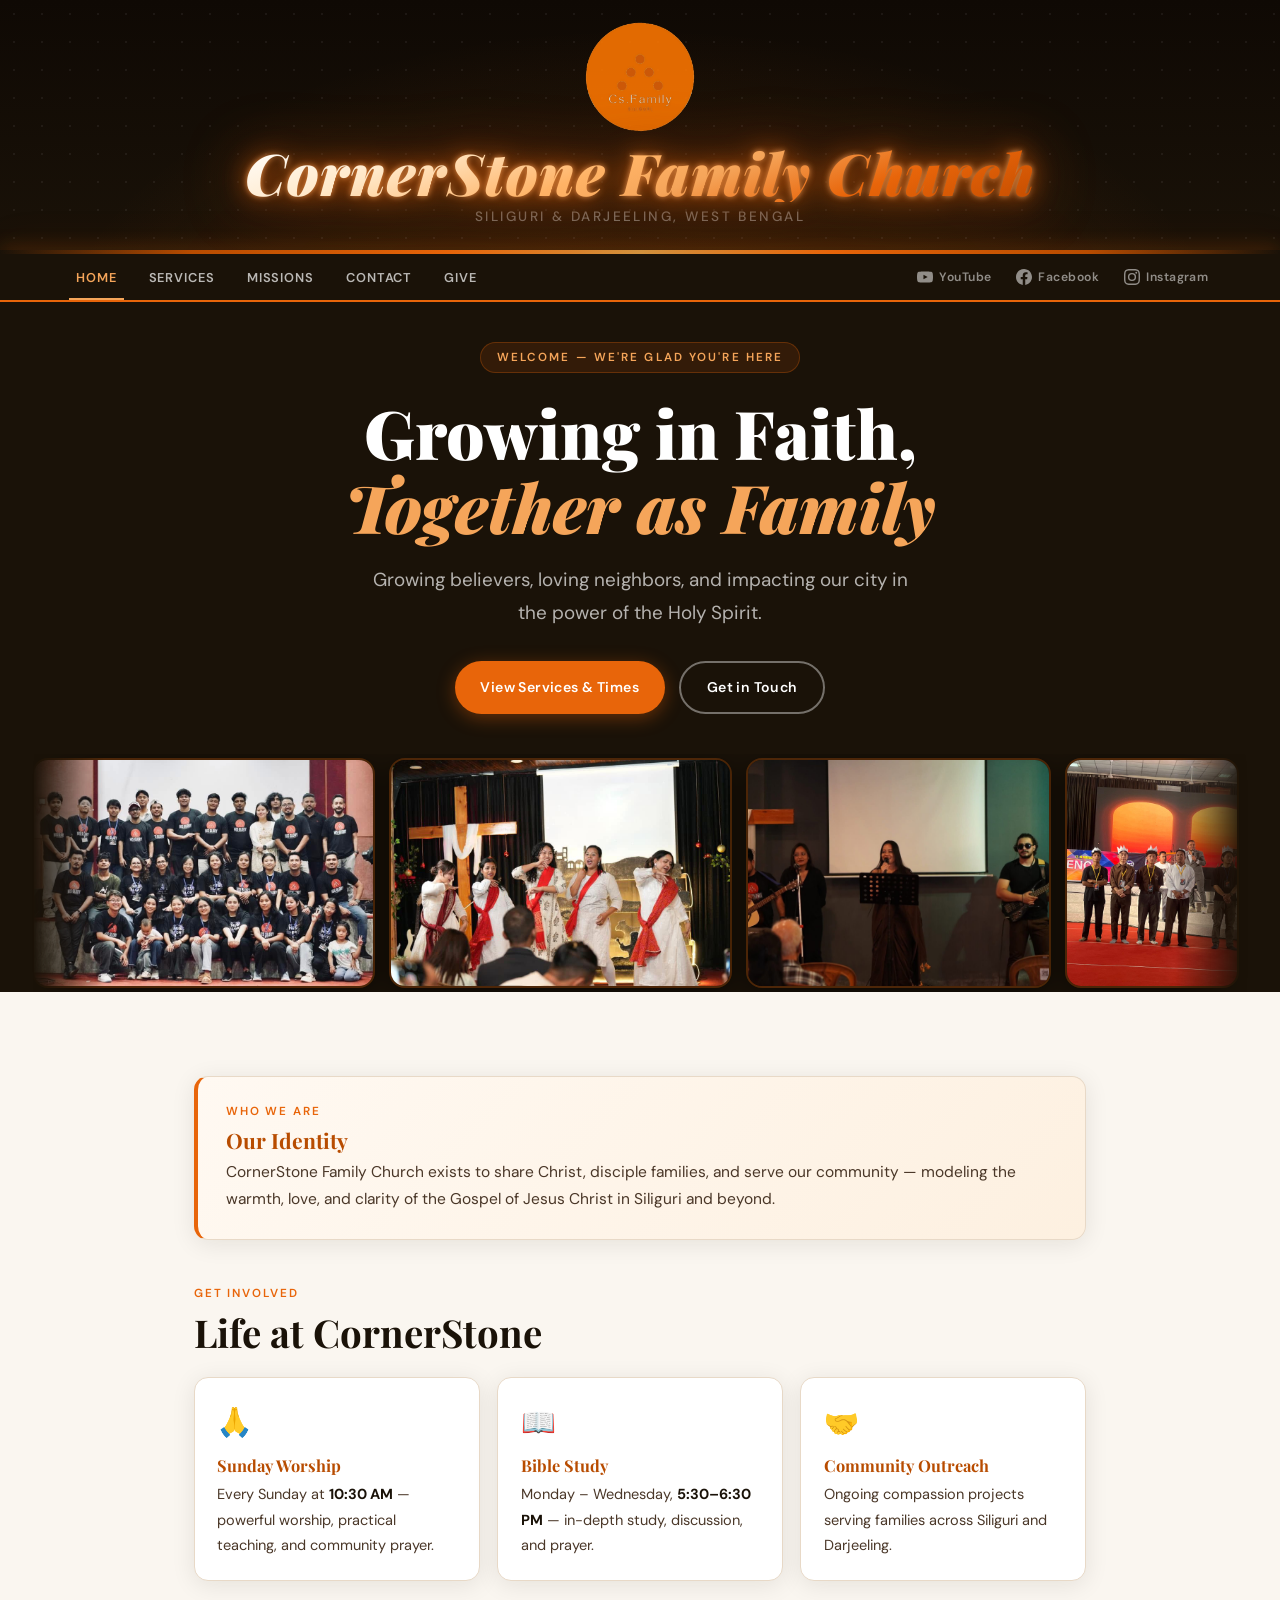
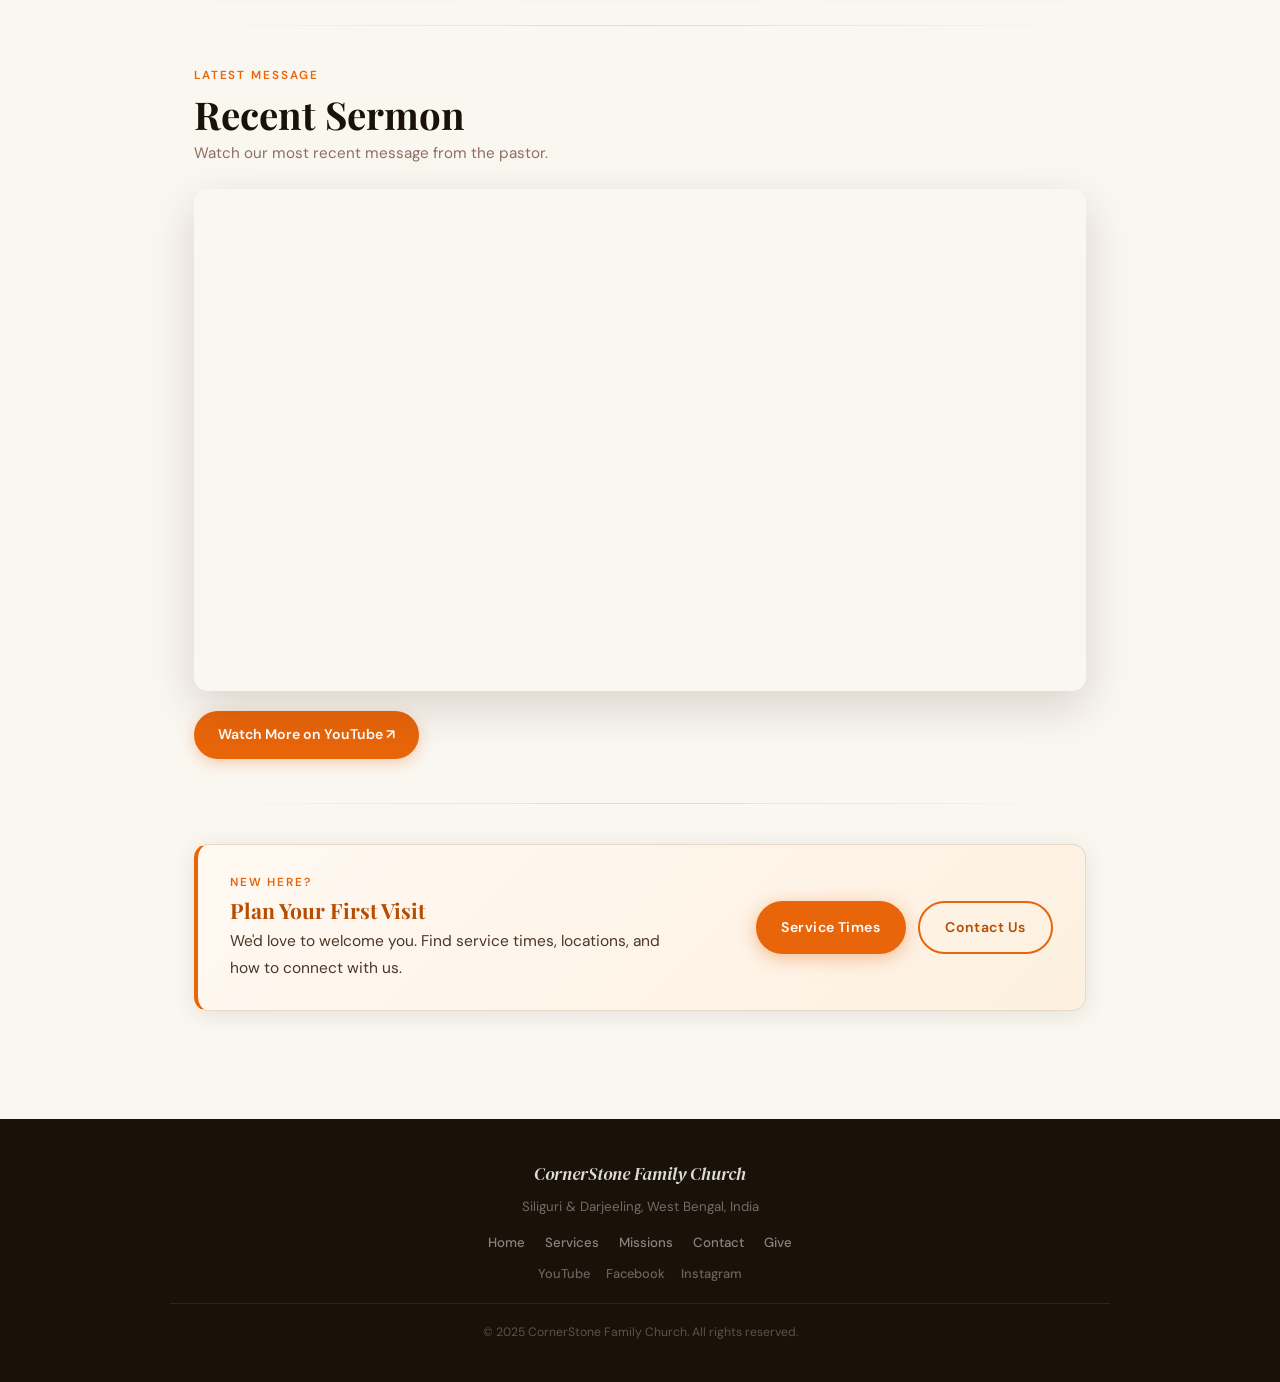
==== index.html @ 51e9d74f "Add files via upload" ====
<!DOCTYPE html>
<html lang="en">
<head>
  <meta charset="UTF-8">
  <meta name="viewport" content="width=device-width, initial-scale=1.0">
  <title>CornerStone Family Church </title>
  <link rel="stylesheet" href="styles.css">
</head>
<body>

  <header class="site-header">
    <div class="header-inner">
      <img src="corner_stone_church_logo.png" alt="CornerStone Family Logo" class="brand-logo">
      <div class="brand-center">
        <span class="brand-name">CornerStone Family Church</span>
        <span class="brand-tagline">Siliguri &amp; Darjeeling, West Bengal</span>
      </div>
    </div>
  </header>

  <section class="hero hero-split">
    <div class="hero-bg"></div>
    <div class="hero-pattern"></div>

    <!-- LEFT: Welcome text -->
    <div class="hero-text">
      <span class="hero-eyebrow">Welcome — We're glad you're here</span>
      <h2>Growing in Faith,<br><em>Together as Family</em></h2>
      <p>Growing believers, loving neighbors, and impacting our city in the power of the Holy Spirit.</p>
      <div class="hero-cta">
        <a href="services.html" class="btn-primary">View Services &amp; Times</a>
        <a href="contact.html" class="secondary btn-outline">Get in Touch</a>
      </div>
    </div>

    <!-- Film strip: two rows, opposite directions -->
    <div class="hero-strip" aria-hidden="true">
      <div class="strip-track">
        <img src="photos/photo-04.jpeg" alt=""><img src="photos/photo-17.jpeg" alt="">
        <img src="photos/photo-21.jpeg" alt=""><img src="photos/photo-26.jpeg" alt="">
        <img src="photos/photo-06.jpeg" alt=""><img src="photos/photo-19.jpeg" alt="">
        <img src="photos/photo-20.jpeg" alt=""><img src="photos/photo-24.jpeg" alt="">
        <img src="photos/photo-25.jpeg" alt="">
        <!-- duplicate for seamless loop -->
        <img src="photos/photo-04.jpeg" alt=""><img src="photos/photo-17.jpeg" alt="">
        <img src="photos/photo-21.jpeg" alt=""><img src="photos/photo-26.jpeg" alt="">
        <img src="photos/photo-06.jpeg" alt=""><img src="photos/photo-19.jpeg" alt="">
        <img src="photos/photo-20.jpeg" alt=""><img src="photos/photo-24.jpeg" alt="">
        <img src="photos/photo-25.jpeg" alt="">
      </div>
    </div>
  </section>

  <main>

    <section class="intro-banner fade-up" id="about">
      <span class="section-label">Who We Are</span>
      <h3>Our Identity</h3>
      <p>CornerStone Family Church exists to share Christ, disciple families, and serve our community — modeling the warmth, love, and clarity of the Gospel of Jesus Christ in Siliguri and beyond.</p>
    </section>

    <section class="fade-up">
      <div class="section-heading">
        <span class="section-label">Get Involved</span>
        <h2>Life at CornerStone</h2>
      </div>
      <div class="section-cards" data-stagger>
        <article class="section-card fade-up">
          <span class="card-icon">🙏</span>
          <h3>Sunday Worship</h3>
          <p>Every Sunday at <strong>10:30 AM</strong> — powerful worship, practical teaching, and community prayer.</p>
        </article>
        <article class="section-card fade-up">
          <span class="card-icon">📖</span>
          <h3>Bible Study</h3>
          <p>Monday – Wednesday, <strong>5:30–6:30 PM</strong> — in-depth study, discussion, and prayer.</p>
        </article>
        <article class="section-card fade-up">
          <span class="card-icon">🤝</span>
          <h3>Community Outreach</h3>
          <p>Ongoing compassion projects serving families across Siliguri and Darjeeling.</p>
        </article>
      </div>
    </section>

    <div class="divider"></div>

    <section id="latest-sermon" class="fade-up">
      <div class="section-heading">
        <span class="section-label">Latest Message</span>
        <h2>Recent Sermon</h2>
        <p>Watch our most recent message from the pastor.</p>
      </div>
      <div class="video-container">
        <iframe src="https://www.youtube.com/embed/DhhahPqdODM" title="Latest Sermon"
          allow="accelerometer; autoplay; clipboard-write; encrypted-media; gyroscope; picture-in-picture; web-share"
          allowfullscreen></iframe>
      </div>
      <div class="section-action">
        <a href="https://www.youtube.com/@CORNERSTONEFAMILYSILIGURI" target="_blank" rel="noopener">Watch More on YouTube ↗</a>
      </div>
    </section>

    <div class="divider"></div>

    <section class="cta-banner fade-up">
      <div class="cta-banner-text">
        <span class="section-label">New Here?</span>
        <h3>Plan Your First Visit</h3>
        <p>We'd love to welcome you. Find service times, locations, and how to connect with us.</p>
      </div>
      <div class="cta-banner-actions">
        <a href="services.html" class="btn btn-primary">Service Times</a>
        <a href="contact.html" class="btn btn-ghost">Contact Us</a>
      </div>
    </section>

  </main>

  <footer>
    <div class="footer-inner">
      <div class="footer-brand">CornerStone Family Church</div>
      <p style="font-size:.83rem; margin:.35rem 0 0; color:rgba(255,255,255,.38);">Siliguri &amp; Darjeeling, West Bengal, India</p>
      <div class="footer-links">
        <a href="index.html">Home</a>
        <a href="services.html">Services</a>
        <a href="mission.html">Missions</a>
        <a href="contact.html">Contact</a>
        <a href="give.html">Give</a>
      </div>
      <div class="footer-social">
        <a href="https://www.youtube.com/@CORNERSTONEFAMILYSILIGURI" target="_blank" rel="noopener">YouTube</a>
        <a href="https://www.facebook.com/profile.php?id=61554645342227" target="_blank" rel="noopener">Facebook</a>
        <a href="https://www.instagram.com/cornerstone_family_siliguri/" target="_blank" rel="noopener">Instagram</a>
      </div>
      <div class="footer-bottom">&copy; 2025 CornerStone Family Church. All rights reserved.</div>
    </div>
  </footer>

  <script src="nav.js"></script>
</body>
</html>
---- styles.css ----
@import url('https://fonts.googleapis.com/css2?family=Playfair+Display:ital,wght@0,700;0,900;1,700&family=DM+Sans:wght@300;400;500;600&family=DM+Serif+Display:ital@0;1&display=swap');

*, *::before, *::after { box-sizing: border-box; margin: 0; padding: 0; }

:root {
  --brand:        #e8650a;
  --brand-dark:   #b84c00;
  --brand-light:  #fdf0e3;
  --brand-mid:    #f5a55a;
  --gold:         #d4933e;
  --ink:          #1a1208;
  --ink-soft:     #4a3728;
  --ink-faint:    #8c7060;
  --paper:        #faf6f0;
  --paper-warm:   #f5ede0;
  --white:        #ffffff;
  --card-border:  #e8d9c7;
  --radius:       14px;
  --radius-sm:    8px;
  --shadow:       0 4px 24px rgba(26,18,8,.09);
  --shadow-lg:    0 16px 48px rgba(26,18,8,.15);
  --transition:   0.25s cubic-bezier(0.4,0,0.2,1);
  /* nav height — used to offset anchors if needed */
  --nav-h:        46px;
}

html { scroll-behavior: smooth; font-size: 16px; -webkit-text-size-adjust: 100%; }

body {
  font-family: 'DM Sans', sans-serif;
  background: var(--paper);
  color: var(--ink);
  line-height: 1.65;
  overflow-x: hidden;
  -webkit-font-smoothing: antialiased;
}

::-webkit-scrollbar { width: 5px; }
::-webkit-scrollbar-track { background: var(--paper-warm); }
::-webkit-scrollbar-thumb { background: var(--brand-mid); border-radius: 99px; }

/* ── TYPOGRAPHY ── */
h1,h2,h3,h4 { font-family: 'Playfair Display', Georgia, serif; line-height: 1.18; color: var(--ink); }
h2 { font-size: clamp(1.45rem, 3.5vw, 2.4rem); font-weight: 700; }
h3 { font-size: clamp(1rem, 2vw, 1.32rem); font-weight: 700; }
p  { font-size: 0.97rem; color: var(--ink-soft); line-height: 1.75; }
a  { color: var(--brand); text-decoration: none; transition: color var(--transition); }
a:hover { color: var(--brand-dark); }
strong { color: var(--ink); }

/* ── HEADER ── */
.site-header {
  background:
    radial-gradient(ellipse at 50% 140%, rgba(232,101,10,.18) 0%, transparent 65%),
    linear-gradient(180deg, #0f0904 0%, #1a1208 100%);
  padding: 1.4rem 2rem 1.6rem;
  display: flex;
  align-items: center;
  justify-content: center;
  position: relative;
  overflow: hidden;
}

/* subtle dot-grid texture */
.site-header::before {
  content: '';
  position: absolute; inset: 0; pointer-events: none;
  background-image: radial-gradient(circle, rgba(255,255,255,.06) 1px, transparent 1px);
  background-size: 28px 28px;
}

/* bottom gradient bar — thicker, more dramatic */
.site-header::after {
  content: '';
  position: absolute;
  bottom: 0; left: 0; right: 0; height: 4px;
  background: linear-gradient(90deg,
    transparent 0%,
    var(--brand-dark) 15%,
    var(--brand) 35%,
    var(--gold) 50%,
    var(--brand) 65%,
    var(--brand-dark) 85%,
    transparent 100%);
  box-shadow: 0 0 18px rgba(232,101,10,.6), 0 0 40px rgba(232,101,10,.25);
}

/* centered inner wrapper */
.header-inner {
  display: flex;
  flex-direction: column;
  align-items: center;
  gap: 0.75rem;
  position: relative;
  z-index: 1;
}

.brand-logo {
  height: 110px; width: auto;
  border-radius: 0;
  border: none;
  object-fit: contain;
  opacity: 0.88;
  transition: transform var(--transition), opacity var(--transition);
}
.brand-logo:hover {
  transform: scale(1.04);
  opacity: 1;
}

.brand-center {
  display: flex;
  flex-direction: column;
  align-items: center;
  gap: 0.28rem;
}

/* ── THE TITLE ── */
.brand-name {
  font-family: 'Playfair Display', Georgia, serif;
  font-size: clamp(1.6rem, 5.5vw, 3.6rem);
  font-weight: 900;
  font-style: italic;
  letter-spacing: 0.02em;
  line-height: 1;
  text-align: center;
  background: linear-gradient(
    160deg,
    #ffffff   0%,
    #ffe8c8  22%,
    #ffb366  45%,
    #f5a55a  58%,
    #e8650a  78%,
    #c44d00  100%
  );
  -webkit-background-clip: text;
  -webkit-text-fill-color: transparent;
  background-clip: text;
  filter:
    drop-shadow(0 0 3px rgba(255,160,80,.9))
    drop-shadow(0 0 12px rgba(232,101,10,.7))
    drop-shadow(0 0 30px rgba(200,80,0,.45))
    drop-shadow(0 2px 2px rgba(0,0,0,.6));
  animation: titleGlow 3.5s ease-in-out infinite alternate;
}

@keyframes titleGlow {
  from {
    filter:
      drop-shadow(0 0 2px rgba(255,160,80,.8))
      drop-shadow(0 0 10px rgba(232,101,10,.6))
      drop-shadow(0 0 24px rgba(200,80,0,.35))
      drop-shadow(0 2px 2px rgba(0,0,0,.6));
  }
  to {
    filter:
      drop-shadow(0 0 5px rgba(255,180,100,1))
      drop-shadow(0 0 18px rgba(232,101,10,.85))
      drop-shadow(0 0 42px rgba(200,80,0,.55))
      drop-shadow(0 2px 2px rgba(0,0,0,.6));
  }
}

/* location tagline under the title */
.brand-tagline {
  font-family: 'DM Sans', sans-serif;
  font-size: clamp(0.7rem, 1.5vw, 0.85rem);
  font-weight: 500;
  letter-spacing: 0.18em;
  text-transform: uppercase;
  color: rgba(255,255,255,.38);
  display: block;
  text-align: center;
}

/* ── HEADER RESPONSIVE ── */
@media (max-width: 768px) {
  .site-header { padding: 1.1rem 1rem 1.3rem; }
  .brand-logo { height: 54px; border-radius: 10px; }
  .brand-name { font-size: clamp(1.25rem, 6vw, 2rem); }
}
@media (max-width: 380px) {
  .brand-name { font-size: clamp(1.1rem, 7vw, 1.5rem); letter-spacing: 0.01em; }
  .brand-tagline { font-size: 0.65rem; letter-spacing: 0.12em; }
}

/* ── NAV ── */
.site-nav {
  position: sticky; top: 0; z-index: 1000;
  background: var(--ink);
  border-bottom: 2px solid var(--brand);
}
/* inner wrapper: links left/center, socials right */
.nav-inner {
  display: flex;
  align-items: stretch;
  justify-content: space-between;
  max-width: 1200px;
  margin: 0 auto;
  padding: 0 1.25rem;
  position: relative;
}
.nav-links {
  list-style: none;
  display: flex;
  flex-wrap: nowrap;
  align-items: stretch;
  gap: 0;
  margin: 0; padding: 0;
}
.nav-links li a {
  display: flex; align-items: center;
  padding: 0 1rem;
  height: var(--nav-h);
  color: rgba(255,255,255,.7);
  font-weight: 600;
  font-size: 0.8rem;
  letter-spacing: 0.07em;
  text-transform: uppercase;
  transition: color var(--transition);
  position: relative;
  white-space: nowrap;
}
.nav-links li a::after {
  content: '';
  position: absolute;
  bottom: 0; left: 50%; right: 50%; height: 2px;
  background: var(--brand);
  transition: left var(--transition), right var(--transition);
}
.nav-links li a:hover { color: var(--white); }
.nav-links li a:hover::after,
.nav-links li a.active::after { left: 12%; right: 12%; }
.nav-links li a.active { color: var(--brand-mid); }
.nav-links li a.active::after { background: var(--brand-mid); }

/* Social icons in nav */
.nav-socials {
  display: flex; align-items: center; gap: 0.1rem;
  flex-shrink: 0;
}
.nav-social-link {
  display: flex; align-items: center; gap: 0.38rem;
  padding: 0 0.72rem;
  height: var(--nav-h);
  color: rgba(255,255,255,.52);
  font-size: 0.76rem; font-weight: 600;
  letter-spacing: 0.04em;
  transition: color var(--transition), background var(--transition);
  white-space: nowrap;
}
.nav-social-link svg { flex-shrink: 0; }
.nav-social-link:hover { color: var(--brand-mid); background: rgba(255,255,255,.05); }
.nav-social-label { /* shown on wider screens */ }

/* Hamburger */
.nav-toggle {
  display: none;
  background: none; border: none; cursor: pointer;
  padding: 0.75rem 0.5rem;
  align-items: center; justify-content: center;
  flex-direction: column; gap: 5px;
  flex-shrink: 0;
}
.nav-toggle span {
  display: block; width: 22px; height: 2px;
  background: var(--white);
  transition: transform .3s, opacity .3s;
}

/* ── HERO ── */
.hero {
  position: relative;
  min-height: 56vh;
  display: flex; flex-direction: column;
  align-items: center; justify-content: center;
  text-align: center;
  padding: 3rem 1.5rem 3rem;
  overflow: hidden;
  background: var(--ink);
}
.hero-bg {
  position: absolute; inset: 0;
  background:
    radial-gradient(ellipse at 28% 62%, rgba(232,101,10,.32) 0%, transparent 60%),
    radial-gradient(ellipse at 78% 22%, rgba(212,147,62,.22) 0%, transparent 55%),
    linear-gradient(160deg, #2a1a0a 0%, #1a1208 55%, #0e0804 100%);
}
.hero-pattern {
  position: absolute; inset: 0; opacity: .06;
  background-image: radial-gradient(circle, rgba(255,255,255,.7) 1px, transparent 1px);
  background-size: 34px 34px;
}
.hero > * { position: relative; z-index: 1; }

.hero-eyebrow {
  display: inline-block;
  font-size: 0.73rem; font-weight: 600;
  letter-spacing: 0.18em; text-transform: uppercase;
  color: var(--brand-mid);
  background: rgba(232,101,10,.12);
  border: 1px solid rgba(232,101,10,.28);
  padding: 0.3rem 1rem; border-radius: 99px;
  margin-bottom: 1.4rem;
  animation: fadeUp 0.7s ease both;
}
.hero h2 {
  font-size: clamp(1.9rem, 6vw, 4.2rem);
  font-weight: 900; color: var(--white);
  max-width: 780px; margin: 0 auto; line-height: 1.1;
  animation: fadeUp 0.8s 0.1s ease both;
}
.hero h2 em { font-style: italic; color: var(--brand-mid); }
.hero p {
  font-size: clamp(0.95rem, 2vw, 1.18rem);
  color: rgba(255,255,255,.68);
  max-width: 560px; margin: 1.2rem auto 0;
  animation: fadeUp 0.8s 0.2s ease both;
}
.hero-cta {
  display: flex; gap: 0.9rem; flex-wrap: wrap;
  justify-content: center; margin-top: 2rem;
  animation: fadeUp 0.8s 0.3s ease both;
}
.hero-sub { min-height: 30vh; padding: 2.5rem 1.5rem; }

/* ── BUTTONS ── */
.btn {
  display: inline-flex; align-items: center; justify-content: center;
  font-family: 'DM Sans', sans-serif;
  font-weight: 600; font-size: 0.88rem;
  letter-spacing: 0.03em;
  padding: 0.8rem 1.6rem;
  border-radius: 99px; cursor: pointer;
  transition: transform var(--transition), box-shadow var(--transition), background var(--transition), color var(--transition);
  text-decoration: none; border: none;
  touch-action: manipulation;
  -webkit-tap-highlight-color: transparent;
}
.btn:hover { text-decoration: none; transform: translateY(-2px); }

.btn-primary, .hero-cta a:not(.btn-outline) {
  display: inline-flex; align-items: center; justify-content: center;
  font-family: 'DM Sans', sans-serif;
  font-weight: 600; font-size: 0.88rem; letter-spacing: 0.03em;
  padding: 0.8rem 1.6rem; border-radius: 99px; cursor: pointer;
  background: var(--brand); color: var(--white);
  box-shadow: 0 4px 18px rgba(232,101,10,.38);
  transition: transform var(--transition), box-shadow var(--transition), background var(--transition);
  text-decoration: none; border: none;
  touch-action: manipulation; -webkit-tap-highlight-color: transparent;
}
.btn-primary:hover, .hero-cta a:not(.btn-outline):hover {
  background: var(--brand-dark); transform: translateY(-2px);
  box-shadow: 0 8px 24px rgba(232,101,10,.42); color: var(--white);
}

.btn-outline, .hero-cta a.secondary {
  display: inline-flex; align-items: center; justify-content: center;
  font-family: 'DM Sans', sans-serif;
  font-weight: 600; font-size: 0.88rem; letter-spacing: 0.03em;
  padding: 0.8rem 1.6rem; border-radius: 99px; cursor: pointer;
  background: transparent; color: var(--white);
  border: 2px solid rgba(255,255,255,.4);
  transition: transform var(--transition), background var(--transition), border-color var(--transition);
  text-decoration: none;
  touch-action: manipulation; -webkit-tap-highlight-color: transparent;
}
.btn-outline:hover, .hero-cta a.secondary:hover {
  background: rgba(255,255,255,.1); border-color: rgba(255,255,255,.75);
  transform: translateY(-2px); color: var(--white);
}

.btn-ghost {
  background: transparent; color: var(--brand-dark);
  border: 2px solid var(--brand);
}
.btn-ghost:hover { background: var(--brand-light); }

/* ── LAYOUT ── */
main { max-width: 940px; margin: 0 auto; padding: 2.5rem 1.5rem 4rem; }
section { margin-bottom: 2.75rem; }

/* ── BANNERS ── */
.intro-banner {
  background: linear-gradient(135deg, #fff9f2, #fdf0e0);
  border: 1px solid var(--card-border);
  border-left: 4px solid var(--brand);
  padding: 1.6rem 1.75rem;
  border-radius: var(--radius);
  box-shadow: var(--shadow);
}
.intro-banner h3 { color: var(--brand-dark); margin-bottom: 0.4rem; }

.cta-banner {
  display: flex; align-items: center; justify-content: space-between;
  gap: 1.5rem; flex-wrap: wrap;
  background: linear-gradient(135deg, #fff9f2, #fdf0e0);
  border: 1px solid var(--card-border);
  border-left: 4px solid var(--brand);
  padding: 1.75rem 2rem;
  border-radius: var(--radius);
  box-shadow: var(--shadow);
}
.cta-banner-text h3 { color: var(--brand-dark); margin-bottom: 0.3rem; }
.cta-banner-text p { max-width: 440px; }
.cta-banner-actions { display: flex; gap: 0.75rem; flex-wrap: wrap; flex-shrink: 0; }

/* ── LABELS / HEADINGS ── */
.section-label {
  font-size: 0.73rem; font-weight: 600;
  letter-spacing: 0.16em; text-transform: uppercase;
  color: var(--brand); display: block; margin-bottom: 0.4rem;
}
.section-heading { margin-bottom: 1.4rem; }
.section-heading h2 { margin-bottom: 0.2rem; }
.section-heading p { color: var(--ink-faint); font-size: 0.95rem; }

/* ── CARDS ── */
.section-cards {
  display: grid;
  grid-template-columns: repeat(auto-fit, minmax(210px, 1fr));
  gap: 1.1rem; margin-top: 1.1rem;
}
.section-card {
  background: var(--white);
  border: 1px solid var(--card-border);
  border-radius: var(--radius);
  padding: 1.35rem 1.4rem;
  box-shadow: var(--shadow);
  transition: transform var(--transition), box-shadow var(--transition);
}
.section-card:hover { transform: translateY(-4px); box-shadow: var(--shadow-lg); }
.section-card h3 { color: var(--brand-dark); margin-bottom: 0.45rem; font-size: 1.02rem; }
.section-card p { font-size: 0.91rem; }
.section-card .card-icon { font-size: 1.75rem; margin-bottom: 0.6rem; display: block; }
.section-card .card-action {
  display: inline-block; margin-top: 0.9rem;
  font-size: 0.83rem; font-weight: 600; color: var(--brand);
  border-bottom: 1px solid var(--brand-mid); padding-bottom: 1px;
  transition: color var(--transition);
}
.section-card .card-action:hover { color: var(--brand-dark); }

.section-action { margin-top: 1.25rem; }
.section-action a {
  display: inline-flex; align-items: center; justify-content: center;
  background: var(--brand); color: var(--white);
  font-family: 'DM Sans', sans-serif; font-weight: 600;
  font-size: 0.88rem; padding: 0.76rem 1.5rem;
  border-radius: 99px; text-decoration: none;
  box-shadow: 0 4px 14px rgba(232,101,10,.28);
  transition: background var(--transition), transform var(--transition), box-shadow var(--transition);
  touch-action: manipulation; -webkit-tap-highlight-color: transparent;
}
.section-action a:hover {
  background: var(--brand-dark); transform: translateY(-2px);
  box-shadow: 0 8px 22px rgba(232,101,10,.35);
}

/* ── DIVIDER ── */
.divider {
  height: 1px;
  background: linear-gradient(90deg, transparent, var(--card-border), transparent);
  margin: 0.25rem 0 2.5rem;
}

/* ── MISSION CARDS ── */
.mission-card {
  background: var(--white);
  border: 1px solid var(--card-border);
  border-left: 5px solid var(--brand);
  border-radius: var(--radius);
  padding: 1.7rem 1.75rem;
  margin-bottom: 1.1rem;
  box-shadow: var(--shadow);
  transition: transform var(--transition), box-shadow var(--transition);
}
.mission-card:hover { transform: translateY(-3px); box-shadow: var(--shadow-lg); }
.mission-card h2 { font-size: 1.28rem; color: var(--ink); margin-bottom: 0.3rem; }
.mission-date {
  font-size: 0.76rem; color: var(--brand); font-weight: 600;
  letter-spacing: 0.07em; text-transform: uppercase; margin-bottom: 0.6rem;
}
.mission-stats { display: flex; gap: 1rem; margin-top: 1rem; flex-wrap: wrap; }
.mission-stat {
  text-align: center;
  background: var(--brand-light);
  border-radius: var(--radius-sm);
  padding: 0.65rem 1.1rem; min-width: 85px;
}
.stat-num {
  display: block; font-size: 1.5rem;
  font-family: 'Playfair Display', serif; font-weight: 900;
  color: var(--brand-dark); line-height: 1;
}
.stat-label {
  display: block; font-size: 0.68rem; font-weight: 600;
  letter-spacing: 0.08em; text-transform: uppercase;
  color: var(--ink-faint); margin-top: 0.2rem;
}

/* ── LEADER GRID ── */
.leader-grid {
  display: grid;
  grid-template-columns: repeat(auto-fit, minmax(235px, 1fr));
  gap: 1.1rem; margin-top: 1.1rem;
}
.leader-card {
  background: var(--white);
  border: 1px solid var(--card-border);
  border-radius: var(--radius);
  padding: 1.35rem;
  box-shadow: var(--shadow);
  display: flex; align-items: center; gap: 1rem;
  transition: transform var(--transition), box-shadow var(--transition);
}
.leader-card:hover { transform: translateY(-3px); box-shadow: var(--shadow-lg); }
.leader-card img {
  width: 64px; height: 64px; border-radius: 50%;
  object-fit: cover; border: 3px solid var(--brand); flex-shrink: 0;
}
.leader-card-content h3 {
  font-size: 0.7rem; text-transform: uppercase;
  letter-spacing: 0.12em; color: var(--brand);
  margin-bottom: 0.12rem;
  font-family: 'DM Sans', sans-serif; font-weight: 700;
}
.leader-name {
  font-size: 0.98rem; color: var(--ink);
  font-family: 'Playfair Display', serif; font-weight: 700;
  display: block; margin-bottom: 0.32rem;
}
.leader-card-content p { font-size: 0.82rem; margin: 0.07rem 0; color: var(--ink-soft); }
.leader-card-content a { color: var(--brand); }

/* Avatar initials */
.leader-avatar {
  width: 64px; height: 64px; border-radius: 50%;
  background: linear-gradient(135deg, var(--brand), var(--brand-dark));
  color: var(--white);
  font-family: 'Playfair Display', serif; font-weight: 900; font-size: 1.1rem;
  display: flex; align-items: center; justify-content: center;
  flex-shrink: 0; border: 3px solid var(--brand);
}

/* ── VIDEO ── */
.video-container {
  position: relative; padding-bottom: 56.25%; height: 0;
  overflow: hidden; border-radius: var(--radius);
  box-shadow: var(--shadow-lg); margin: 1.1rem 0;
}
.video-container iframe {
  position: absolute; top: 0; left: 0; width: 100%; height: 100%; border: 0;
}

/* ── CONTACT FORM ── */
.contact-form {
  background: var(--white); border: 1px solid var(--card-border);
  border-radius: var(--radius); padding: 1.75rem; box-shadow: var(--shadow);
}
.form-row { display: grid; grid-template-columns: 1fr 1fr; gap: 1rem; }
.form-group { display: flex; flex-direction: column; gap: 0.32rem; margin-bottom: 0.85rem; }
.form-group label {
  font-size: 0.76rem; font-weight: 600;
  letter-spacing: 0.06em; text-transform: uppercase; color: var(--ink-soft);
}
.form-group input,
.form-group textarea {
  padding: 0.7rem 0.95rem;
  border: 1.5px solid var(--card-border);
  border-radius: var(--radius-sm);
  font-family: 'DM Sans', sans-serif; font-size: 1rem;
  color: var(--ink); background: var(--paper);
  transition: border-color var(--transition), box-shadow var(--transition);
  outline: none; width: 100%;
  /* Prevent iOS zoom on focus (font-size >= 16px) */
  font-size: max(1rem, 16px);
}
.form-group input:focus,
.form-group textarea:focus {
  border-color: var(--brand); box-shadow: 0 0 0 3px rgba(232,101,10,.1);
}
.form-group textarea { resize: vertical; min-height: 115px; }
.form-submit {
  width: 100%; padding: 0.9rem;
  background: var(--brand); color: var(--white);
  font-family: 'DM Sans', sans-serif; font-weight: 600; font-size: 0.97rem;
  border: none; border-radius: var(--radius-sm); cursor: pointer;
  transition: background var(--transition), transform var(--transition);
  touch-action: manipulation; -webkit-tap-highlight-color: transparent;
}
.form-submit:hover { background: var(--brand-dark); transform: translateY(-1px); }

/* ── INFO CARDS ── */
.info-grid {
  display: grid; grid-template-columns: repeat(auto-fit, minmax(200px, 1fr));
  gap: 1.1rem; margin-top: 1.1rem;
}
.info-card {
  background: var(--white); border: 1px solid var(--card-border);
  border-radius: var(--radius); padding: 1.35rem; box-shadow: var(--shadow);
}
.info-card .info-icon { font-size: 1.55rem; margin-bottom: 0.6rem; display: block; }
.info-card h3 {
  font-size: 0.7rem; text-transform: uppercase; letter-spacing: 0.12em;
  color: var(--brand); margin-bottom: 0.42rem;
  font-family: 'DM Sans', sans-serif; font-weight: 700;
}
.info-card p, .info-card a { font-size: 0.89rem; color: var(--ink-soft); line-height: 1.85; }
.info-card a:hover { color: var(--brand-dark); }

/* ── HOURS TABLE ── */
.hours-table { width: 100%; border-collapse: collapse; margin-top: 0.45rem; }
.hours-table tr:not(:last-child) td { border-bottom: 1px solid var(--card-border); }
.hours-table td { padding: 0.55rem 0.2rem; font-size: 0.85rem; }
.hours-table td:first-child { color: var(--ink-soft); font-weight: 500; }
.hours-table td:last-child { color: var(--brand-dark); font-weight: 600; text-align: right; }

/* ── SOCIAL LINKS (contact page) ── */
.social-links { display: flex; gap: 0.85rem; flex-wrap: wrap; margin-top: 1rem; }
.social-link {
  display: flex; align-items: center; gap: 0.5rem;
  background: var(--white); border: 1px solid var(--card-border);
  border-radius: 99px; padding: 0.56rem 1.15rem;
  font-weight: 600; font-size: 0.86rem; color: var(--ink);
  box-shadow: var(--shadow);
  transition: transform var(--transition), box-shadow var(--transition), background var(--transition);
  touch-action: manipulation;
}
.social-link:hover {
  transform: translateY(-2px); box-shadow: var(--shadow-lg);
  background: var(--brand-light); color: var(--brand-dark);
}

/* ── GIVE CARDS ── */
.give-grid {
  display: grid; grid-template-columns: repeat(auto-fit, minmax(215px, 1fr));
  gap: 1.1rem; margin-top: 1.1rem;
}
.give-card {
  background: var(--white); border: 1px solid var(--card-border);
  border-radius: var(--radius); padding: 1.7rem 1.4rem; text-align: center;
  box-shadow: var(--shadow);
  transition: transform var(--transition), box-shadow var(--transition);
}
.give-card:hover { transform: translateY(-4px); box-shadow: var(--shadow-lg); }
.give-card .give-icon { font-size: 2.1rem; margin-bottom: 0.85rem; display: block; }
.give-card h3 { color: var(--ink); margin-bottom: 0.42rem; font-size: 1.07rem; }
.give-card p { font-size: 0.89rem; color: var(--ink-soft); margin-bottom: 1.15rem; }
.give-card.give-highlight {
  background: linear-gradient(145deg, var(--brand), var(--brand-dark));
  border-color: transparent;
}
.give-card.give-highlight h3,
.give-card.give-highlight p { color: rgba(255,255,255,.92); }
.give-card.give-highlight .section-action a {
  background: var(--white); color: var(--brand-dark);
  box-shadow: 0 4px 14px rgba(0,0,0,.15);
}
.give-card.give-highlight .section-action a:hover { background: var(--brand-light); }

/* ── FOOTER ── */
footer {
  background: var(--ink); color: rgba(255,255,255,.45);
  padding: 2.5rem 1.5rem; text-align: center;
}
.footer-inner { max-width: 940px; margin: 0 auto; }
.footer-brand {
  font-family: 'DM Serif Display', serif;
  font-size: 1.12rem; font-style: italic;
  color: rgba(255,255,255,.85); margin-bottom: 0.3rem;
}
.footer-links {
  display: flex; gap: 1.25rem; justify-content: center;
  flex-wrap: wrap; margin: 0.9rem 0 0.55rem;
}
.footer-links a {
  color: rgba(255,255,255,.48); font-size: 0.83rem; font-weight: 500;
  transition: color var(--transition);
}
.footer-links a:hover { color: var(--brand-mid); }
.footer-social { display: flex; gap: 1rem; justify-content: center; margin-bottom: 0.4rem; }
.footer-social a {
  color: rgba(255,255,255,.35); font-size: 0.8rem; font-weight: 500;
  transition: color var(--transition);
}
.footer-social a:hover { color: var(--brand-mid); }
.footer-bottom {
  font-size: 0.76rem; margin-top: 1.2rem;
  border-top: 1px solid rgba(255,255,255,.08);
  padding-top: 1.1rem; color: rgba(255,255,255,.28);
}

/* ── ANIMATIONS ── */
@keyframes fadeUp {
  from { opacity: 0; transform: translateY(20px); }
  to   { opacity: 1; transform: translateY(0); }
}
.fade-up { opacity: 0; transform: translateY(22px); transition: opacity 0.55s ease, transform 0.55s ease; }
.fade-up.visible { opacity: 1; transform: translateY(0); }

/* ── RESPONSIVE: TABLET (≤ 900px) ── */
@media (max-width: 900px) {
  /* hide text labels on social icons to save space */
  .nav-social-link span { display: none; }
  .nav-social-link { padding: 0 0.6rem; }
}

/* ── RESPONSIVE: MOBILE (≤ 768px) ── */
@media (max-width: 768px) {
  :root { --nav-h: 44px; }

  /* Header */
  .site-header { padding: 0 1rem; min-height: 60px; }
  .brand-logo { height: 38px; }

  /* Nav: stack links vertically, show hamburger */
  .nav-inner { flex-wrap: wrap; padding: 0 0.75rem; }
  .nav-toggle { display: flex; order: 1; }
  .nav-socials { order: 2; margin-left: auto; }
  .nav-social-link span { display: none; }
  .nav-social-link { padding: 0 0.55rem; }

  .nav-links {
    display: none;
    flex-direction: column;
    width: 100%;
    order: 3;
    border-top: 1px solid rgba(255,255,255,.08);
    padding-bottom: 0.5rem;
  }
  .nav-links.open { display: flex; }
  .nav-links li a {
    height: auto;
    padding: 0.75rem 1rem;
    border-bottom: 1px solid rgba(255,255,255,.06);
    font-size: 0.85rem;
  }
  .nav-links li a::after { display: none; }

  /* Hero */
  .hero { min-height: 40vh; padding: 2.5rem 1.15rem 2.5rem; }
  .hero-sub { min-height: 24vh; padding: 2rem 1.15rem 2rem; }
  .hero-cta { flex-direction: column; align-items: stretch; }
  .hero-cta a { text-align: center; }

  /* Layout */
  main { padding: 1.75rem 1rem 3rem; }

  /* Cards: 1 column on very small screens is handled by minmax, but force it */
  .section-cards { grid-template-columns: 1fr 1fr; }

  /* Forms */
  .form-row { grid-template-columns: 1fr; }
  .contact-form { padding: 1.25rem; }

  /* CTA banner */
  .cta-banner { flex-direction: column; padding: 1.4rem 1.25rem; }
  .cta-banner-actions { width: 100%; }
  .cta-banner-actions .btn,
  .cta-banner-actions .btn-primary,
  .cta-banner-actions .btn-ghost { flex: 1; text-align: center; justify-content: center; }

  /* Mission */
  .mission-card { padding: 1.2rem 1.1rem; }

  /* Footer */
  .footer-links { gap: 0.9rem; }
}

/* ── RESPONSIVE: SMALL MOBILE (≤ 480px) ── */
@media (max-width: 480px) {
  .section-cards { grid-template-columns: 1fr; }
  .give-grid { grid-template-columns: 1fr; }
  .leader-grid { grid-template-columns: 1fr; }
  .info-grid { grid-template-columns: 1fr; }
  .mission-stats { gap: 0.55rem; }
  .social-links { flex-direction: column; }
  .hero-cta a { width: 100%; }
  .intro-banner { padding: 1.25rem 1.1rem; }
  main { padding: 1.5rem 0.9rem 2.5rem; }
}

/* ── OPTION C: FILM STRIP (two rows) ── */
.hero-split {
  flex-direction: column !important;
  align-items: center !important;
  justify-content: center !important;
  text-align: center !important;
  padding: 2.5rem 2rem 0 !important;
  min-height: 58vh;
  position: relative;
  overflow: hidden;
  gap: 0;
}

.hero-text {
  position: relative;
  z-index: 2;
  display: flex;
  flex-direction: column;
  align-items: center;
  padding-bottom: 2.5rem;
  max-width: 720px;
}

.hero-split .hero-eyebrow { animation: fadeUp 0.7s ease both; }
.hero-split h2 { animation: fadeUp 0.8s 0.1s ease both; }
.hero-split p  { animation: fadeUp 0.8s 0.2s ease both; }
.hero-split .hero-cta {
  justify-content: center;
  animation: fadeUp 0.8s 0.3s ease both;
}

/* Strip wrapper */
.hero-strip {
  width: 100%;
  overflow: hidden;
  padding-bottom: 0;
  mask-image: linear-gradient(90deg, transparent 0%, black 6%, black 94%, transparent 100%);
  -webkit-mask-image: linear-gradient(90deg, transparent 0%, black 6%, black 94%, transparent 100%);
}

.strip-track {
  display: flex;
  gap: 14px;
  width: max-content;
  padding: 4px 0;
  animation: stripLeft 28s linear infinite;
}

@keyframes stripLeft {
  from { transform: translateX(0); }
  to   { transform: translateX(-50%); }
}

.strip-track img {
  height: 230px;
  width: auto;
  border-radius: 16px;
  object-fit: cover;
  object-position: center top;
  box-shadow: 0 6px 28px rgba(0,0,0,.55);
  border: 2px solid rgba(232,101,10,.25);
  flex-shrink: 0;
  transition: transform 0.3s ease, box-shadow 0.3s ease;
}

.strip-track img:hover {
  transform: scale(1.05) translateY(-5px);
  box-shadow: 0 14px 38px rgba(232,101,10,.4);
  border-color: rgba(232,101,10,.65);
}

@media (max-width: 768px) {
  .hero-split { padding: 2.5rem 1rem 0 !important; }
  .strip-track img { height: 145px; border-radius: 10px; }
  .strip-track { gap: 8px; }
}

/* ── TOUCH IMPROVEMENTS ── */
@media (hover: none) {
  /* Remove hover transforms on touch devices — they stick */
  .section-card:hover,
  .leader-card:hover,
  .mission-card:hover,
  .give-card:hover { transform: none; box-shadow: var(--shadow); }
  .btn-primary:hover, .hero-cta a:not(.btn-outline):hover,
  .btn-outline:hover, .hero-cta a.secondary:hover,
  .btn-ghost:hover,
  .section-action a:hover { transform: none; }
}
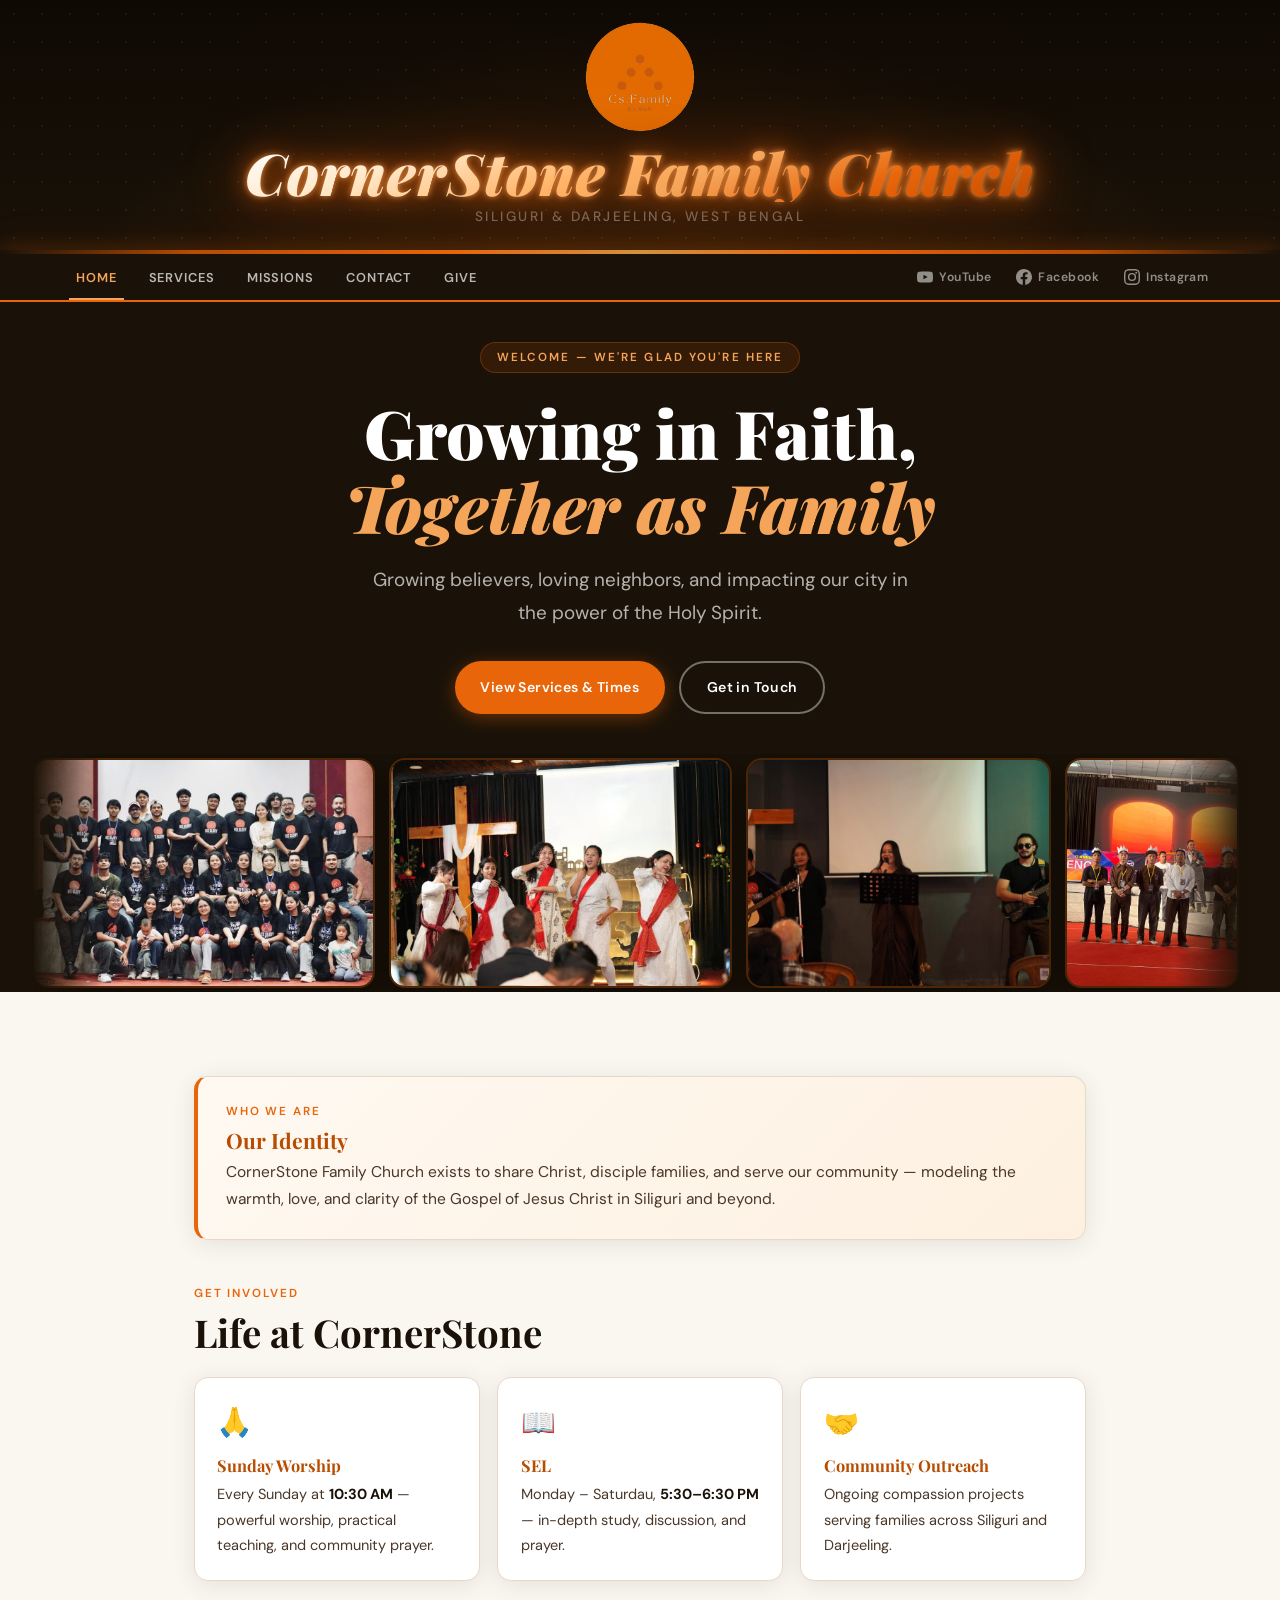
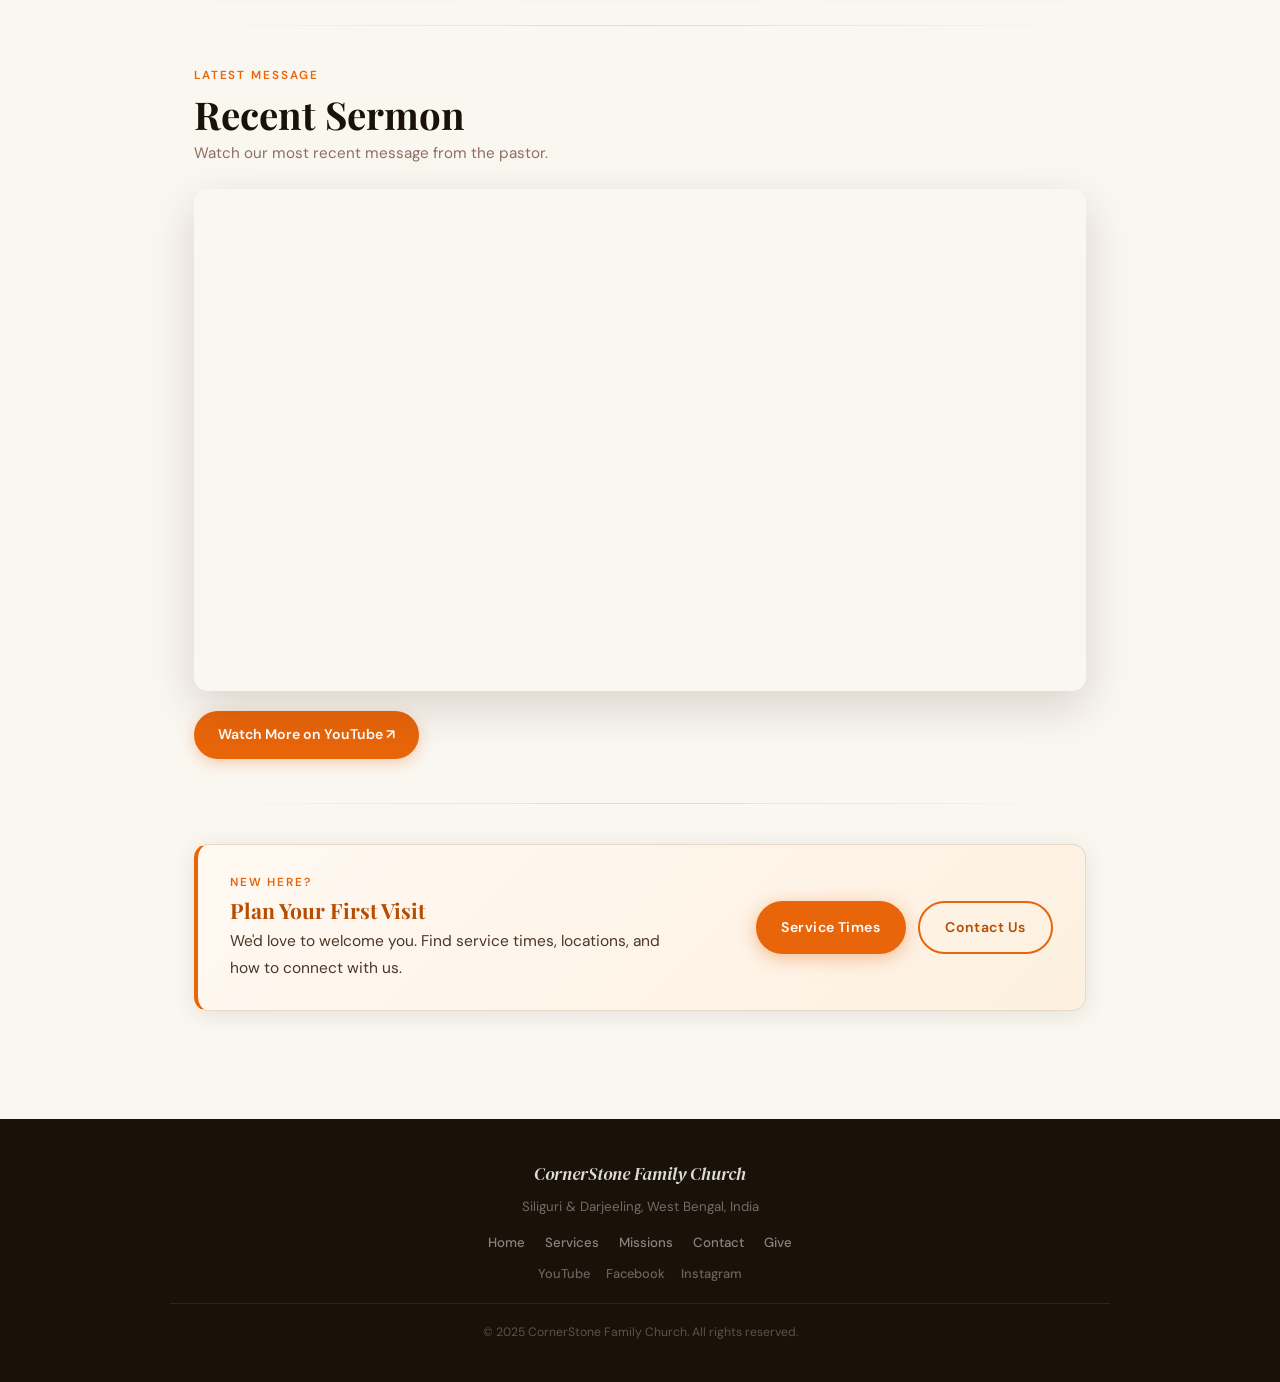
==== commit 49cb23d4: "Rename Bible Study to SEL and fix spelling Updated the Bible Study section to SEL and corrected the " ====
--- a/index.html
+++ b/index.html
@@ -73,8 +73,8 @@
         </article>
         <article class="section-card fade-up">
           <span class="card-icon">📖</span>
-          <h3>Bible Study</h3>
-          <p>Monday – Wednesday, <strong>5:30–6:30 PM</strong> — in-depth study, discussion, and prayer.</p>
+          <h3>SEL</h3>
+          <p>Monday – Saturdau, <strong>5:30–6:30 PM</strong> — in-depth study, discussion, and prayer.</p>
         </article>
         <article class="section-card fade-up">
           <span class="card-icon">🤝</span>
@@ -93,7 +93,7 @@
         <p>Watch our most recent message from the pastor.</p>
       </div>
       <div class="video-container">
-        <iframe src="https://www.youtube.com/embed/DhhahPqdODM" title="Latest Sermon"
+        <iframe src="https://www.youtube.com/embed/qU7ItYYKHHY" title="Latest Sermon"
           allow="accelerometer; autoplay; clipboard-write; encrypted-media; gyroscope; picture-in-picture; web-share"
           allowfullscreen></iframe>
       </div>
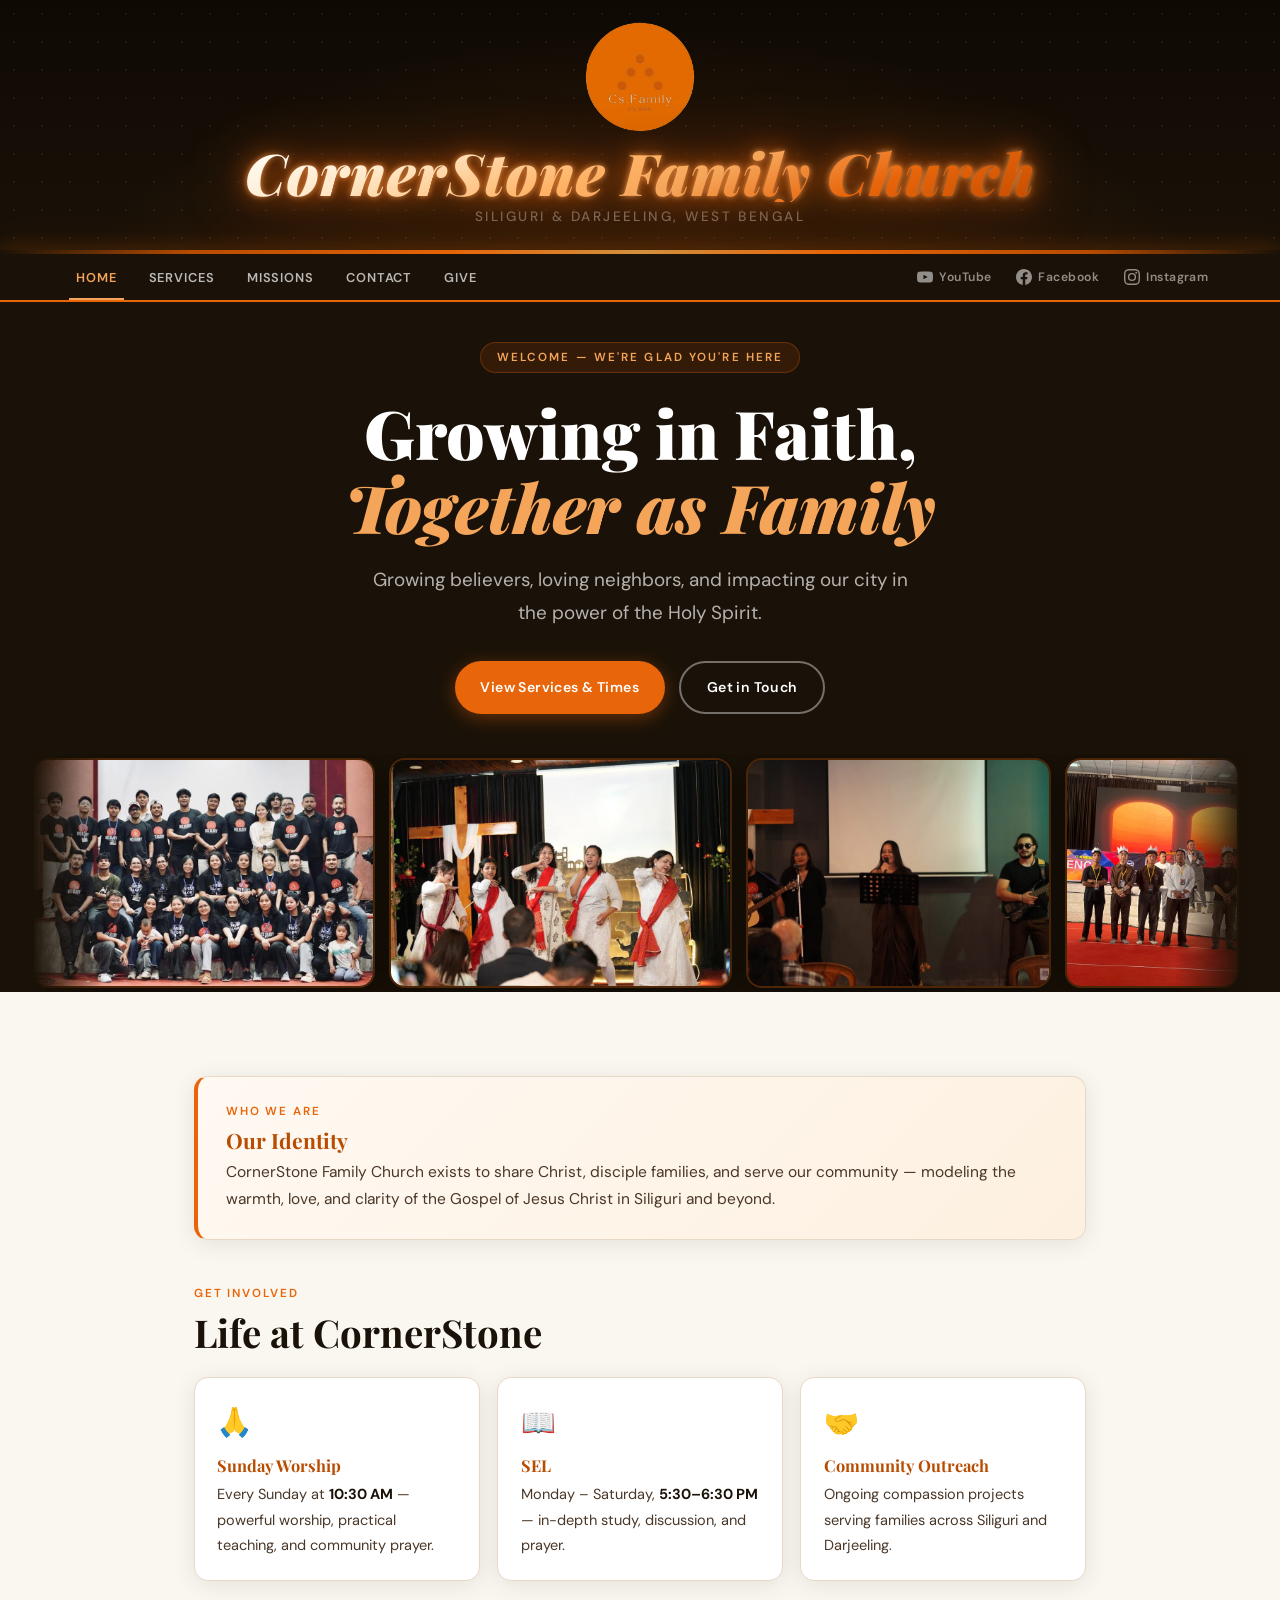
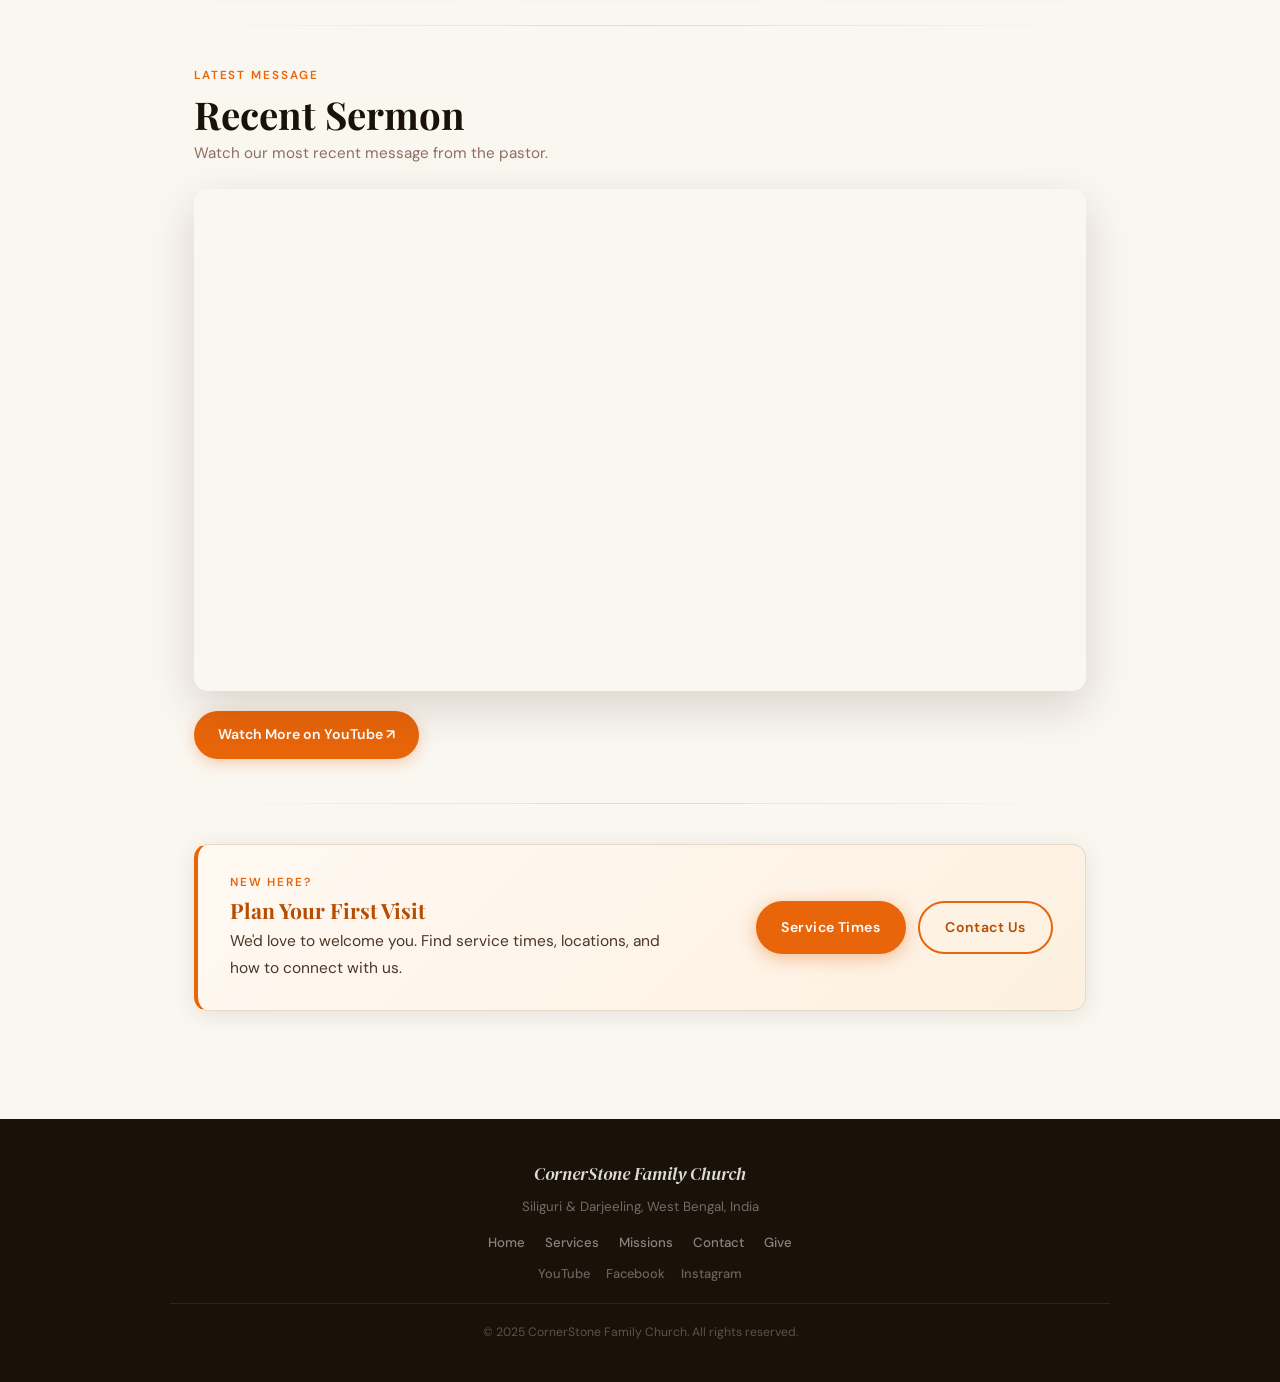
==== commit cee9c1c2: "Update index.html" ====
--- a/index.html
+++ b/index.html
@@ -74,7 +74,7 @@
         <article class="section-card fade-up">
           <span class="card-icon">📖</span>
           <h3>SEL</h3>
-          <p>Monday – Saturdau, <strong>5:30–6:30 PM</strong> — in-depth study, discussion, and prayer.</p>
+          <p>Monday – Saturday, <strong>5:30–6:30 PM</strong> — in-depth study, discussion, and prayer.</p>
         </article>
         <article class="section-card fade-up">
           <span class="card-icon">🤝</span>
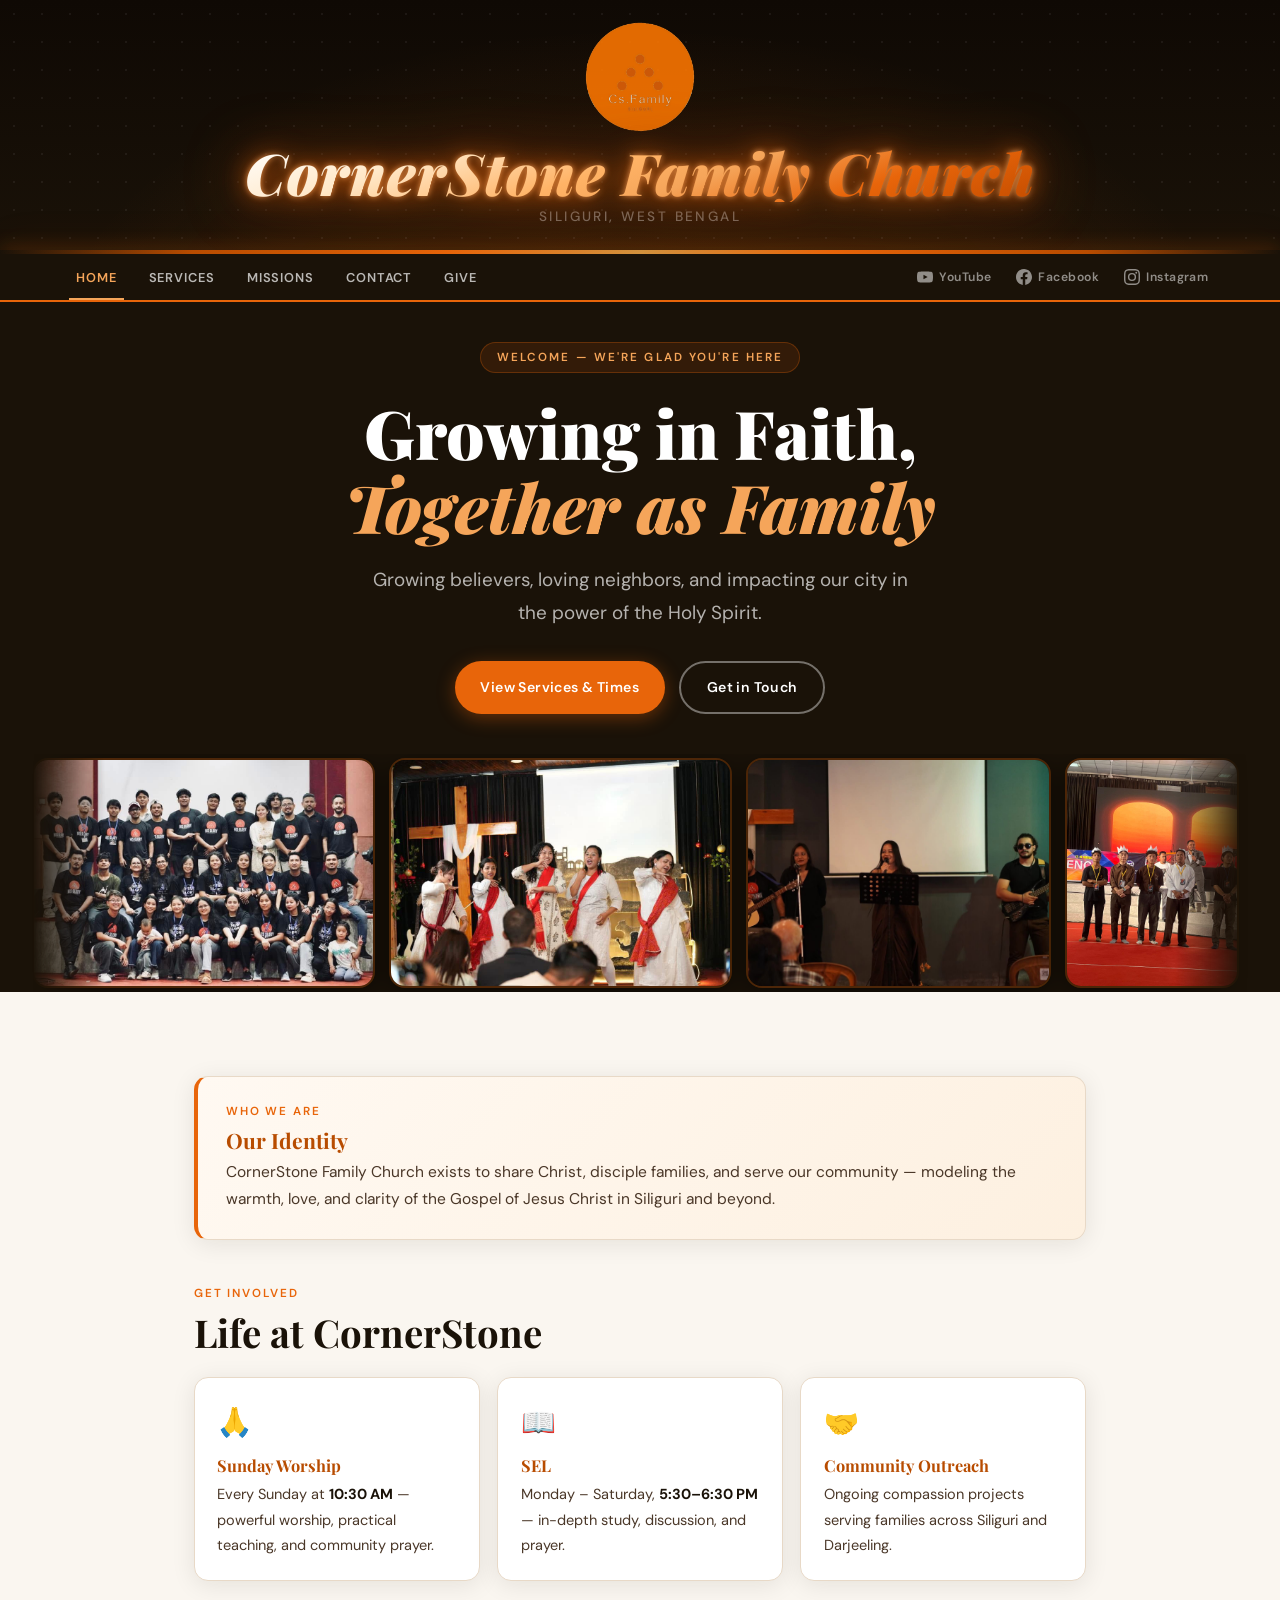
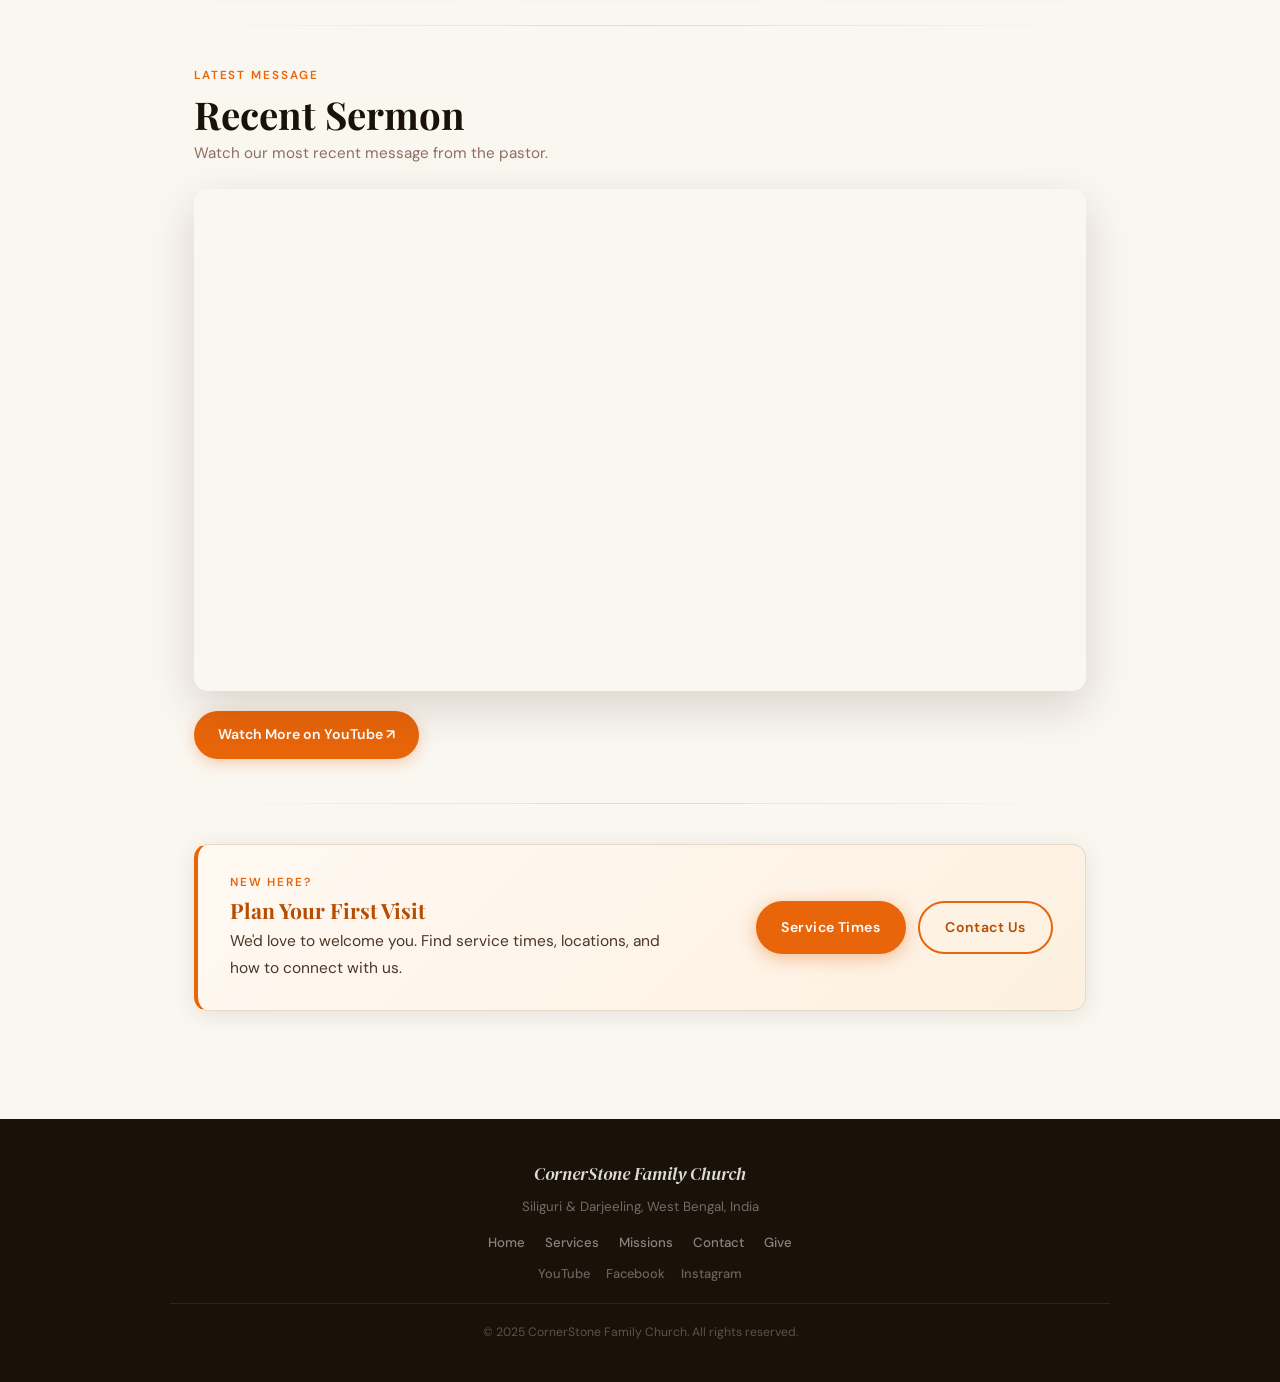
==== commit afb5c070: "Update brand tagline in index.html" ====
--- a/index.html
+++ b/index.html
@@ -14,7 +14,7 @@
       <img src="corner_stone_church_logo.png" alt="CornerStone Family Logo" class="brand-logo">
       <div class="brand-center">
         <span class="brand-name">CornerStone Family Church</span>
-        <span class="brand-tagline">Siliguri &amp; Darjeeling, West Bengal</span>
+        <span class="brand-tagline">Siliguri, West Bengal</span>
       </div>
     </div>
   </header>
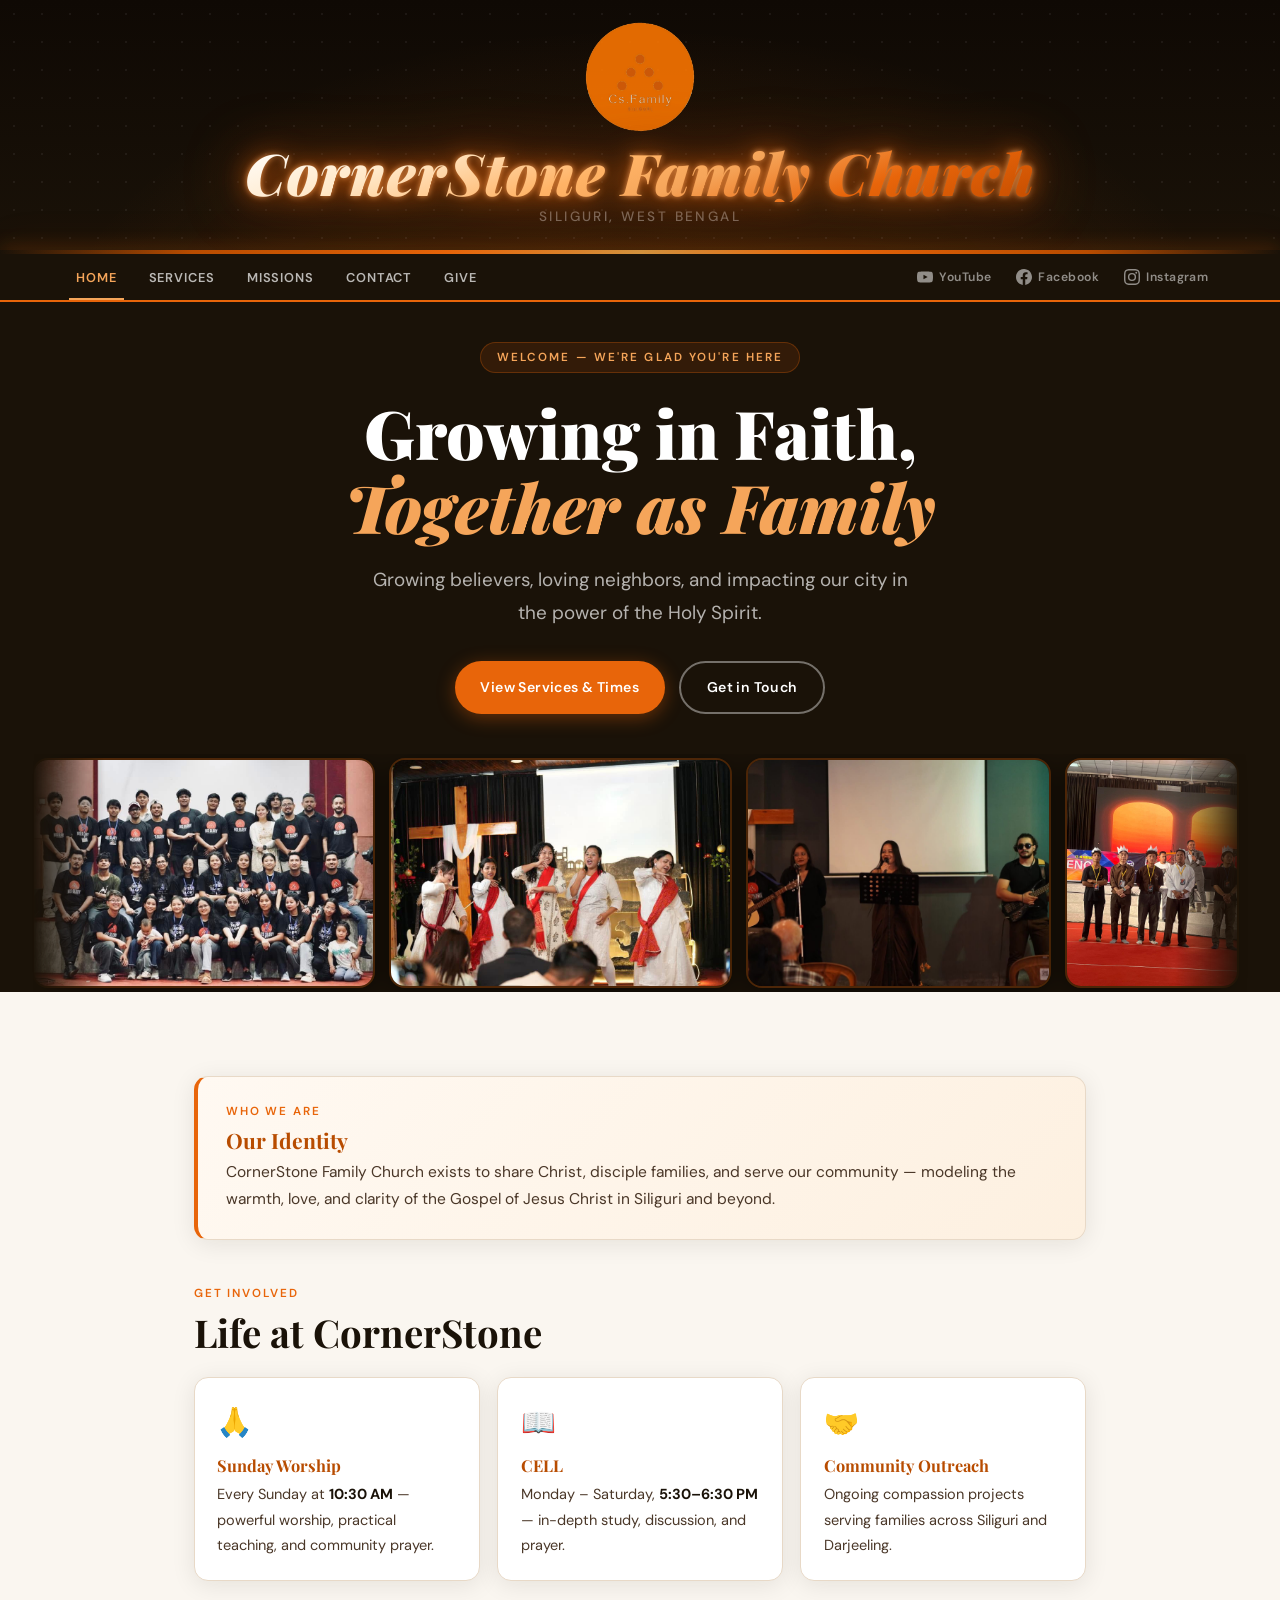
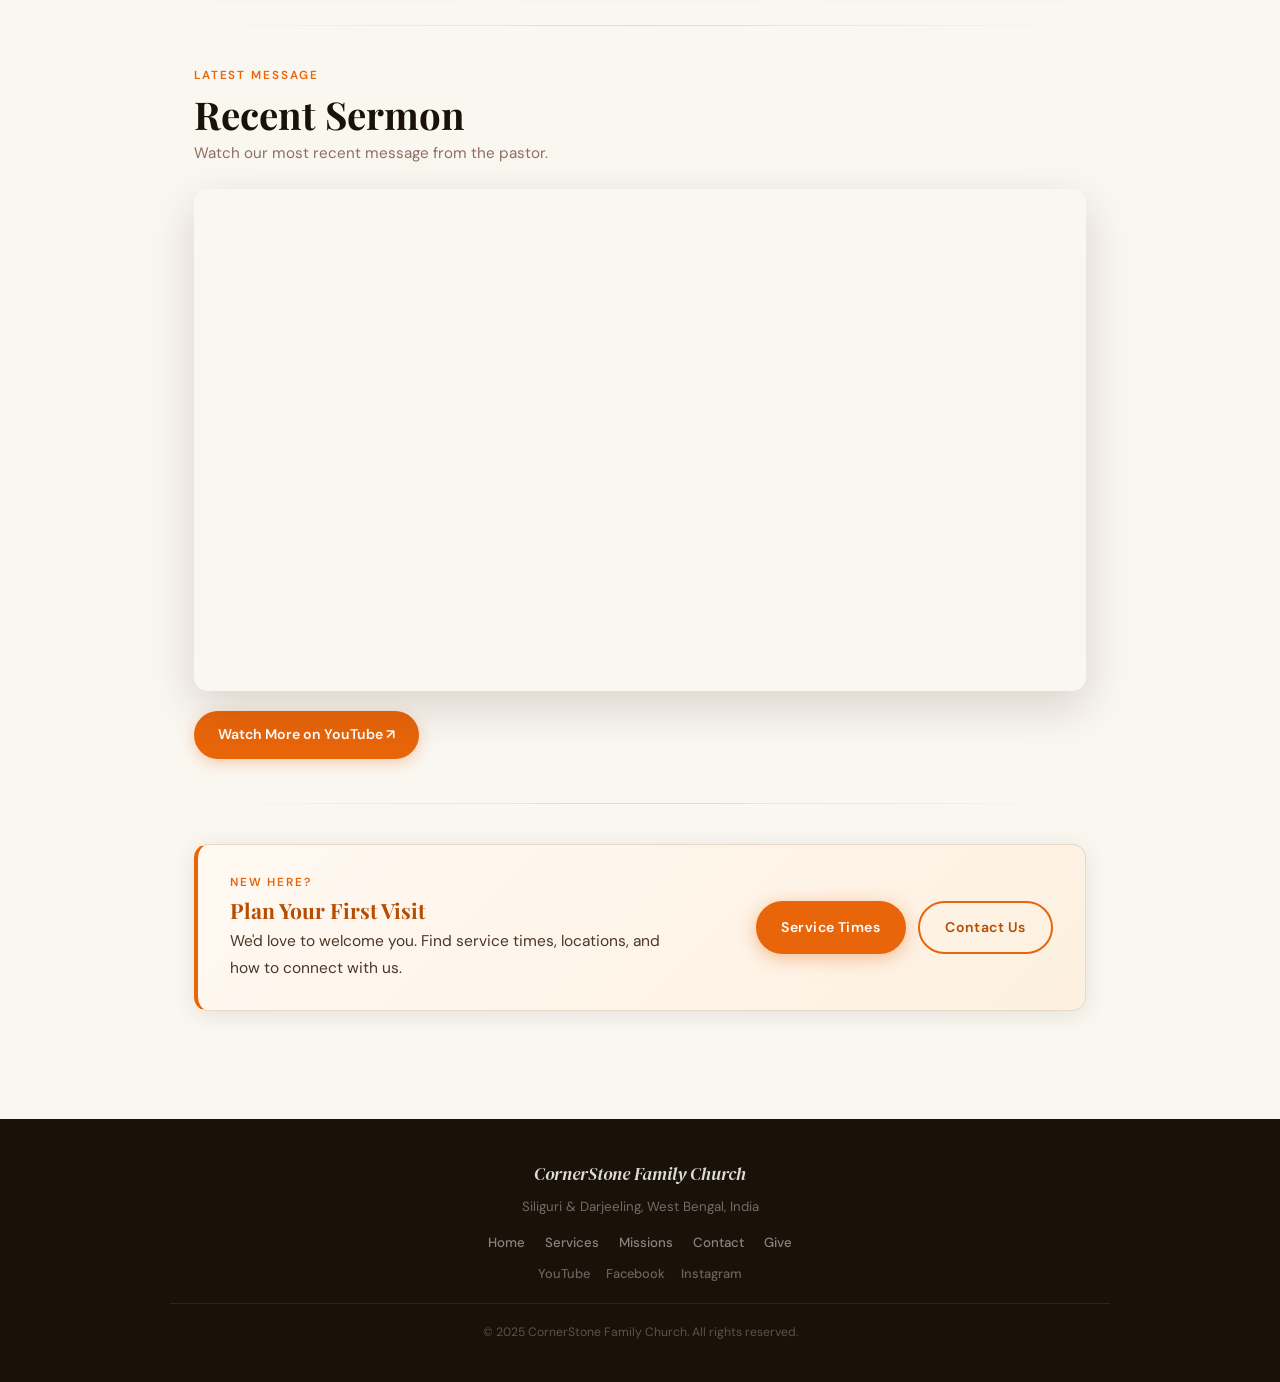
==== commit f6d43d1c: "Change heading from 'SEL' to 'CELL'" ====
--- a/index.html
+++ b/index.html
@@ -73,7 +73,7 @@
         </article>
         <article class="section-card fade-up">
           <span class="card-icon">📖</span>
-          <h3>SEL</h3>
+          <h3>CELL</h3>
           <p>Monday – Saturday, <strong>5:30–6:30 PM</strong> — in-depth study, discussion, and prayer.</p>
         </article>
         <article class="section-card fade-up">
